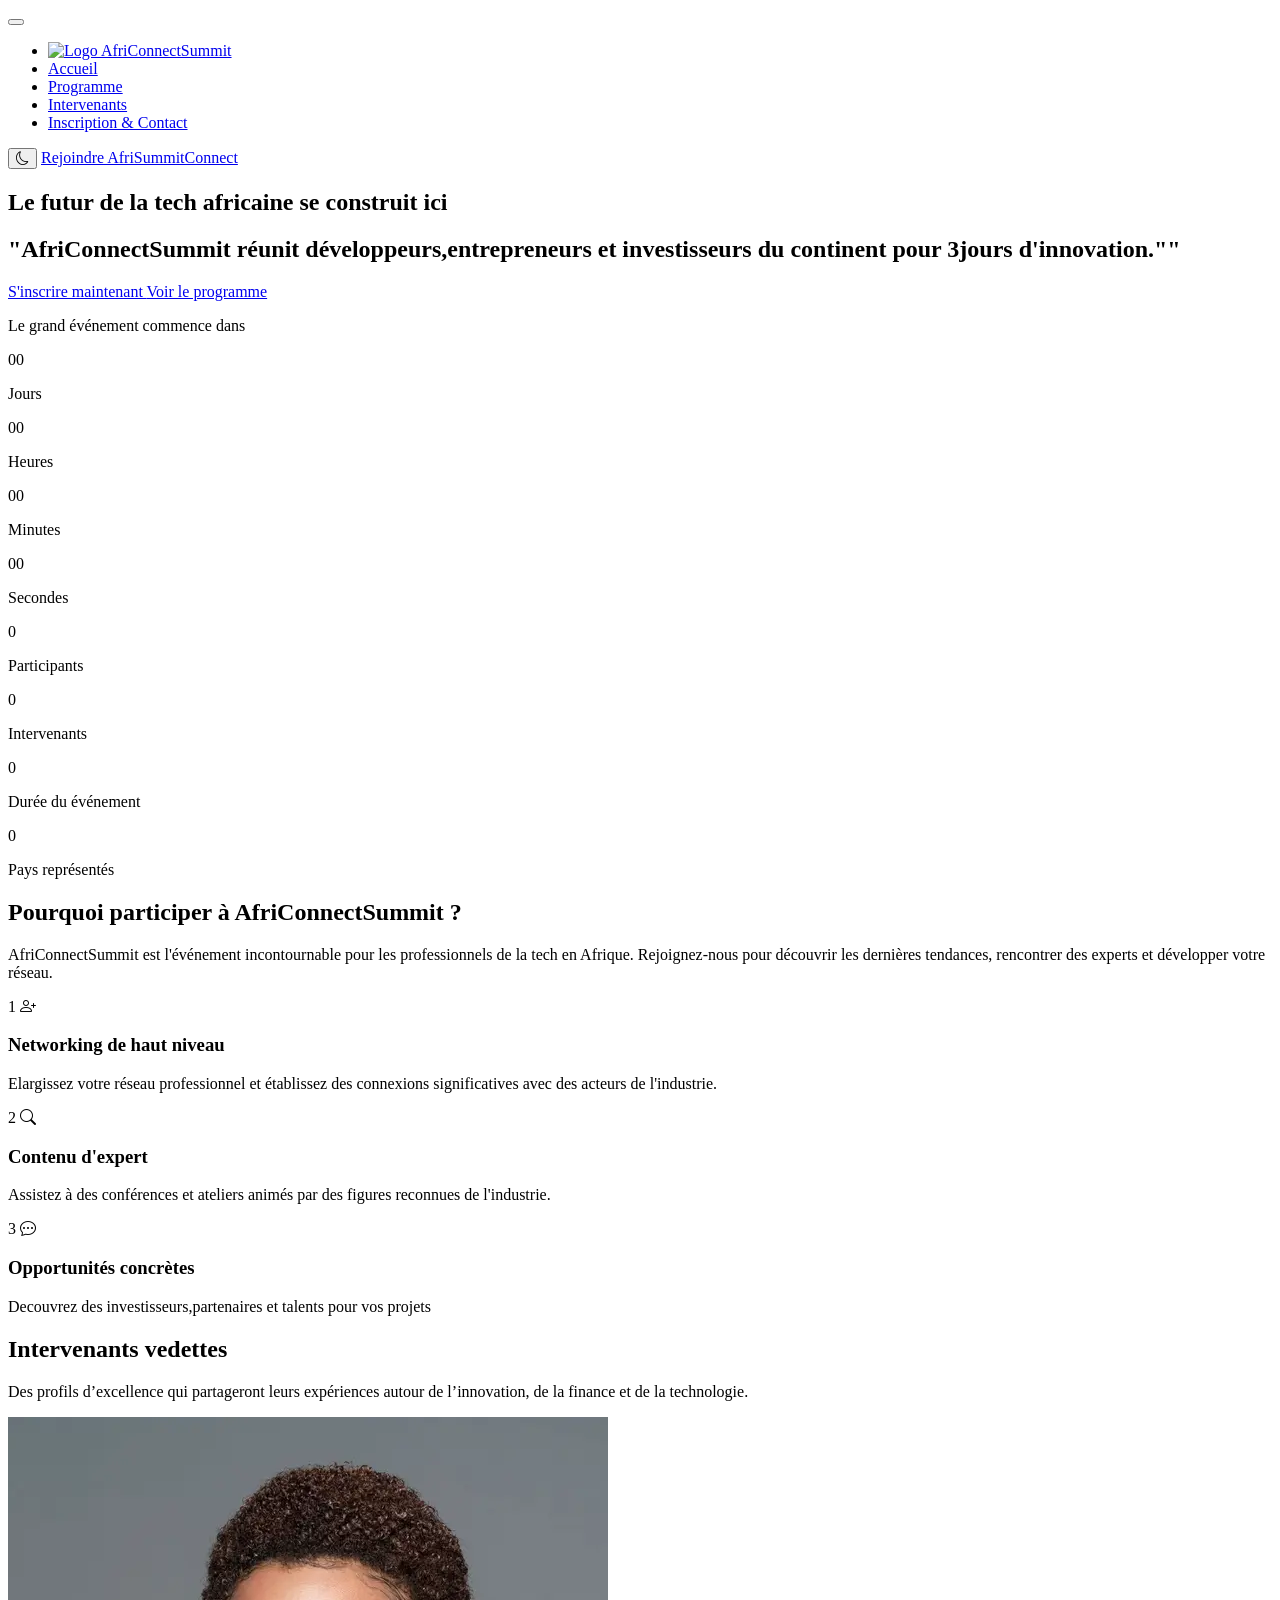
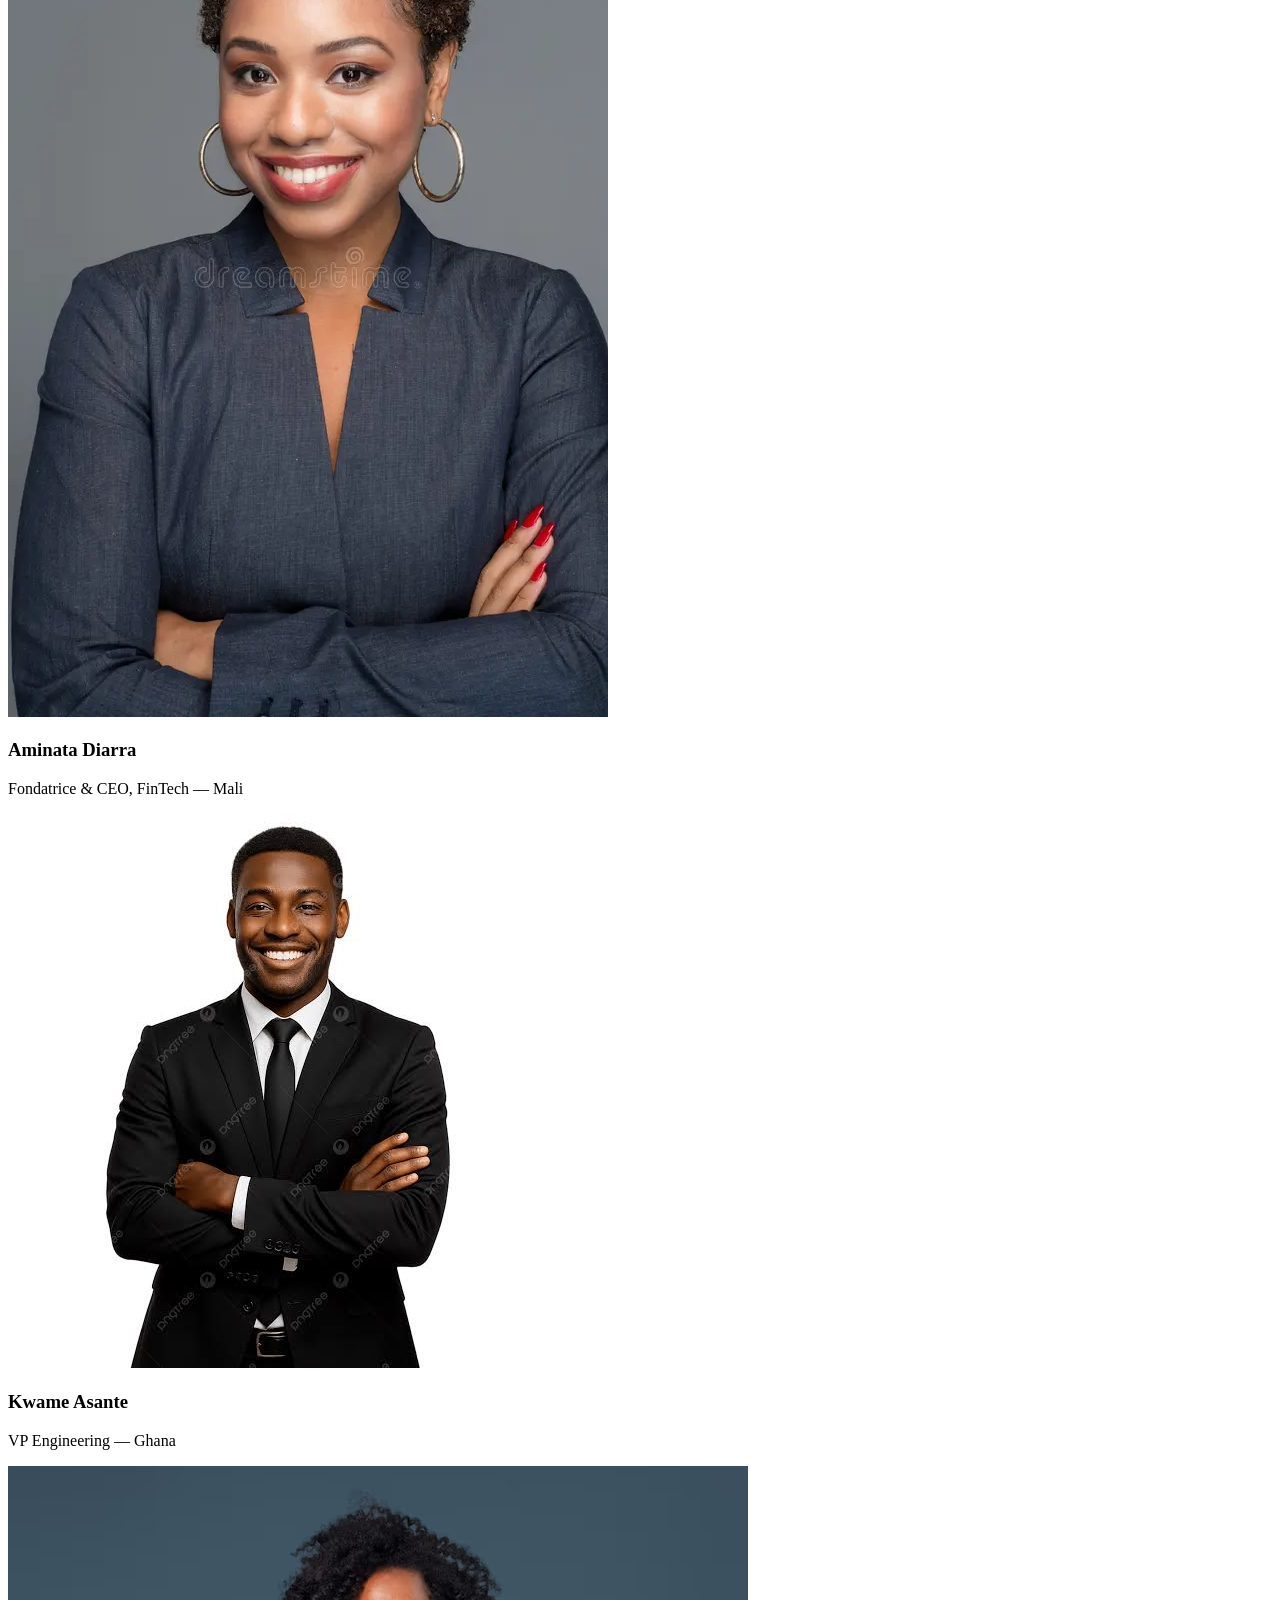
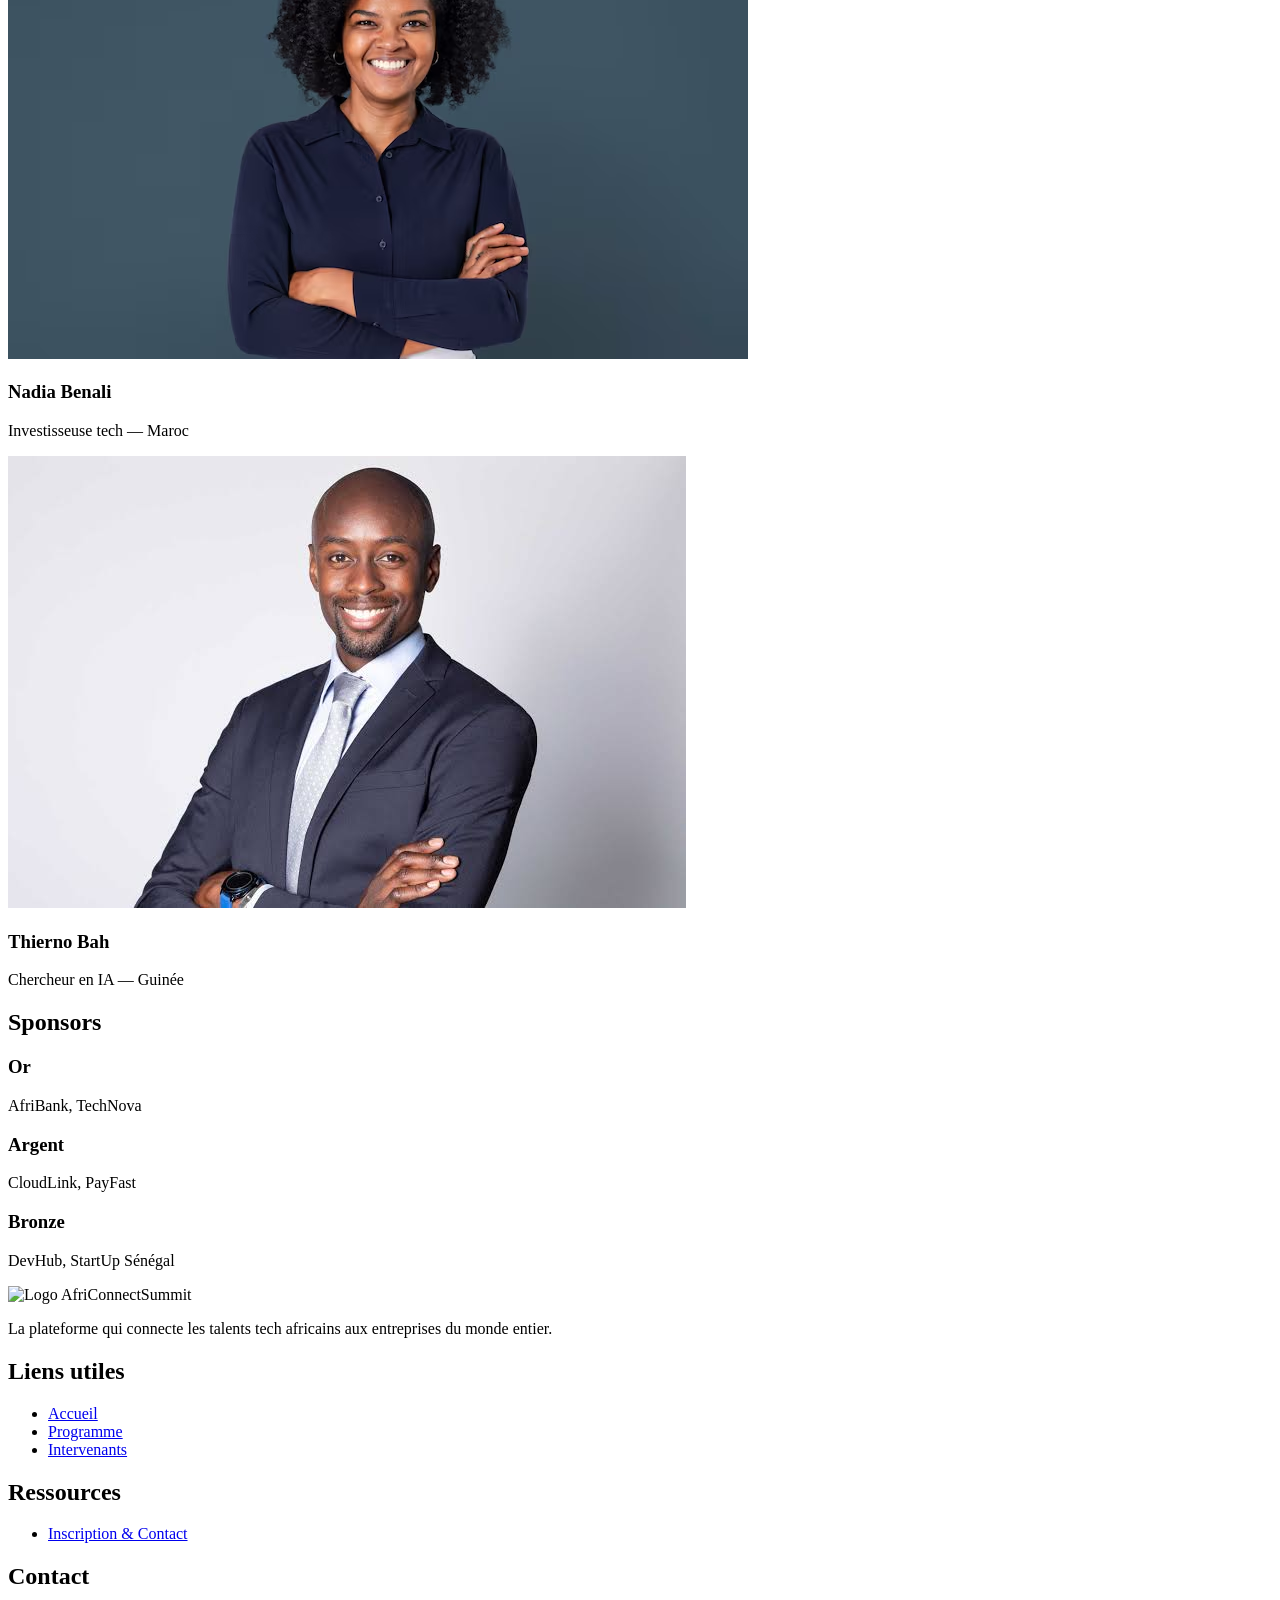
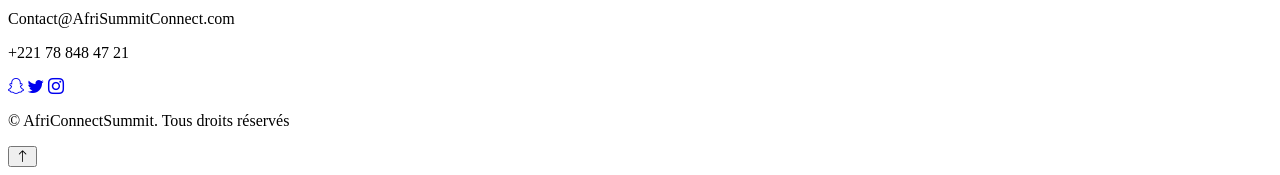
==== index.html @ 7a132bb3 "Forcer le passage des extensions en .html minuscules" ====
<!DOCTYPE html>
<html lang="fr">
<head>
    <meta charset="UTF-8">
    <meta name="viewport" content="width=device-width, initial-scale=1.0">
    <link rel="stylesheet" href="CSS/style.css">
    <link rel="stylesheet" href="https://cdn.jsdelivr.net/npm/bootstrap-icons@1.11.3/font/bootstrap-icons.css">
    <title>Accueil</title>
</head>
<body>
                                 <!--========== navbar ========= -->    
    <header>
        <nav class="navbar navbar-expand-lg fixed-top" id="navbar">
            <div class="container">
                <!-- Logo -->
                <!-- <a class="navbar-brand" href="index.html">
                    <img src="images/logo_africonnectsummit.png" alt="Logo AfriConnectSummit" height="40">
                </a> -->
                 <!-- Bouton mobile (Menu Hamburger)-->
                <button class="navbar-toggler" type="button" data-bs-toggle="collapse"
                    data-bs-target="#menuPrincipal"
                    aria-controls="menuPrincipal"
                    aria-expanded="false"
                    aria-label="Ouvrir le menu">
                    <span class="navbar-toggler-icon"></span>
                </button>

                <!--Liens de navigation-->
                <div class="collapse navbar-collapse" id="menuPrincipal">
                    <ul class="navbar-nav ms-auto">
                        <li class="nav-item"><a class="navbar-brand" href="index.html"><img src="images/logo_africonnectsummit.png" alt="Logo AfriConnectSummit" height="40"></a></li>
                        <li class="nav-item"><a class="nav-link" href="index.html">Accueil</a></li>
                        <li class="nav-item"><a class="nav-link" href="programme.HTML">Programme</a></li>
                        <li class="nav-item"><a class="nav-link" href="intervenants.HTML">Intervenants</a></li>
                        <li class="nav-item"><a class="nav-link" href="contact.HTML">Inscription & Contact</a></li>
                    </ul>
                    <!--Bouton Dark Mode-->
                    <button id="darkModeToggle" class="btn btn-outline-secondary ms-3" 
                    type="button" aria-label="Activer le mode sombre"><i class="bi bi-moon" aria-hidden="true"></i>
                    </button>
                    <!-- CTA Navbar-->
                     <a href="programme.HTML" class="btn btn-primary ms-3"> Rejoindre AfriSummitConnect</a>
                </div>
            </div>
        </nav>
    </header>
                              <!-- ======== Contenu Principal ==========-->
    <main>
                          <!--Section1: Héro-->
        <section id="hero"> <div class="container">
            <h1>Le futur de la tech africaine se construit ici</h1>
            <h2>"AfriConnectSummit réunit développeurs,entrepreneurs et investisseurs du continent pour
                3jours d'innovation.""
            </h2>
                        <!--Deux boutons CTA-->
            <a href="contact.html" class="btn btn-primary"> S'inscrire maintenant
            </a>
            <a href="programme.html" class="btn-outline">Voir le programme</a>  
            
                    <!--Compte à rebours-->
            <div class="countdown-card" >
                <p class="countdown-title">Le grand événement commence dans</p>
                <div class="countdown-grid" id="countdown">
                    <div class="countdown-item">
                        <span class="countdown-value" data-unit="days">00</span>
                        <p>Jours</p>
                    </div>
                    <div class="countdown-item">
                        <span class="countdown-value" data-unit="hours">00</span>
                        <p>Heures</p>
                    </div>
                    <div class="countdown-item">
                        <span class="countdown-value" data-unit="minutes">00</span>
                        <p>Minutes</p>
                    </div>
                    <div class="countdown-item">
                        <span class="countdown-value" data-unit="seconds">00</span>
                        <p>Secondes</p>
                    </div>
                </div>
            </div>

                       <!--Compteurs animées-->
            <div id="stats">
                <div class="stat">
                    <span class="compteur" data-cible="+1200">0</span>
                    <p>Participants</p>
                </div>
                <div class="stat">
                    <span class="compteur" data-cible="48">0</span>
                    <p>Intervenants</p>
                </div>
                <div class="stat">
                    <span class="compteur" data-cible="3jours">0</span>
                    <p>Durée du événement</p>
                </div>
                <div class="stat">
                    <span class="compteur" data-cible="12">0</span>
                    <p>Pays représentés</p>
                </div>
            </div>
        </div>
    </section>

                           <!--Section: Pourquoi participer-->
    <section id="Pourquoiparticiper">
                            <div class="container">
                                <h2>Pourquoi participer à AfriConnectSummit ?</h2>
                                <p>AfriConnectSummit est l'événement incontournable pour les professionnels de la tech en Afrique. 
                                    Rejoignez-nous pour découvrir les dernières tendances, rencontrer des experts et développer votre réseau.</p>
                    <!--Bento Grid: grille asymétrique-->
                    <div class="bento-grid">
                        <article class="bento-carte">
                            <span class="etape-numéro">1</span>
                            <i class="bi bi-person-plus" aria-hidden="true"></i>
                            <h3>Networking de haut niveau</h3>
                            <p>Elargissez votre réseau professionnel et établissez des connexions significatives avec des acteurs de l'industrie.</p>
                        </article>

                        <article class="bento-carte">
                            <span class="etape-numéro">2</span>
                            <i class="bi bi-search" aria-hidden="true"></i>
                            <h3>Contenu d'expert</h3>
                            <p>Assistez à des conférences et ateliers animés par des figures reconnues de l'industrie.</p>
                        </article>

                        <article class="bento-carte">
                            <span class="etape-numéro">3</span>
                            <i class="bi bi-chat-dots" aria-hidden="true"></i>
                            <h3>Opportunités concrètes</h3>
                            <p>Decouvrez des investisseurs,partenaires et talents pour vos projets</p>
                        </article>
                    </div>
                </div>
            </section>


    <section class="container" id="intervenants-vedettes">
        <h2>Intervenants vedettes</h2>
        <p>Des profils d’excellence qui partageront leurs expériences autour de l’innovation, de la finance et de la technologie.</p>
        <div class="speaker-grid featured-speakers">
            <article class="speaker-card">
                <img src="Images/image1.jpg" alt="Aminata Diarra">
                <div class="speaker-body">
                    <h3>Aminata Diarra</h3>
                    <p>Fondatrice &amp; CEO, FinTech — Mali</p>
                </div>
            </article>
            <article class="speaker-card">
                <img src="Images/image2.jpg" alt="Kwame Asante">
                <div class="speaker-body">
                    <h3>Kwame Asante</h3>
                    <p>VP Engineering — Ghana</p>
                </div>
            </article>
            <article class="speaker-card">
                <img src="Images/image3.jpg" alt="Nadia Benali">
                <div class="speaker-body">
                    <h3>Nadia Benali</h3>
                    <p>Investisseuse tech — Maroc</p>
                </div>
            </article>
            <article class="speaker-card">
                <img src="Images/images4.jpg" alt="Thierno Bah">
                <div class="speaker-body">
                    <h3>Thierno Bah</h3>
                    <p>Chercheur en IA — Guinée</p>
                </div>
            </article>
        </div>
    </section>

    <section class="container" id="sponsors">
        <h2>Sponsors</h2>
        <div class="row">
            <div class="col-12 col-md-4">
                <h3>Or</h3>
                <p>AfriBank, TechNova</p>
            </div>
            <div class="col-12 col-md-4">
                <h3>Argent</h3>
                <p>CloudLink, PayFast</p>
            </div>
            <div class="col-12 col-md-4">
                <h3>Bronze</h3>
                <p>DevHub, StartUp Sénégal</p>
            </div>
        </div>
    </section>

    </main>
                  <!--=========Footer=========-->
            <footer class="footer">
                <div class="container">
                    <div class="row">

                        <!--Colonne1-->
                        <div class="col-12 col-md-3">
                            <img src="images/logo_africonnectsummit.png" alt="Logo AfriConnectSummit" height="60">
                            <p>La plateforme qui connecte les talents tech africains aux entreprises du monde entier.</p>
                        </div>

                        <!--Colonne2-->
                        <div class="col-12 col-md-3">
                            <h2> Liens utiles</h2>
                            <ul>
                                <li><a href="index.html">Accueil</a></li>
                                <li><a href="programme.html"> Programme</a></li>
                                <li><a href="intervenants.html">Intervenants</a></li>
                            </ul>
                        </div>

                        <!--Colonne3-->
                        <div class="col-12 col-md-3">
                            <h2>Ressources</h2>
                            <ul>
                                <li><a href="contact.html">Inscription & Contact</a></li>
                            </ul>
                        </div>

                        <!--Colonne4-->
                        <div class="col-12 col-md-3">
                            <h2>Contact</h2>
                            <p>Contact@AfriSummitConnect.com</p>
                            <p>+221 78 848 47 21</p>

                            <!--Icones réseaux sociaux-->
                            <div class="social-links">
                                <a href="#" aria-label="SnapChat AfriConnectSummit"><i class="bi bi-snapchat" aria-hidden="true"></i></a>
                                <a href="#" aria-label="Twitter AfriConnectSummit"><i class="bi bi-twitter" aria-hidden="true"></i></a>
                                <a href="#" aria-label="Instagram AfriConnectSummit"><i class="bi bi-instagram" aria-hidden="true"></i></a>
                            </div>
                        </div>
                        

                    </div>

                             <!--Copyright dynamique-->
                <p class="copyright">&copy; <span id="annee"></span> AfriConnectSummit. Tous droits réservés</p>
                </div>
            </footer>
                <button id="retourHaut" class="btn btn-primary" type="button" aria-label="Retour en haut de la page">
                    <i class="bi bi-arrow-up" aria-hidden="true"></i>
                </button>

    <script src="JS/main.JS"></script>
</body>
</html>
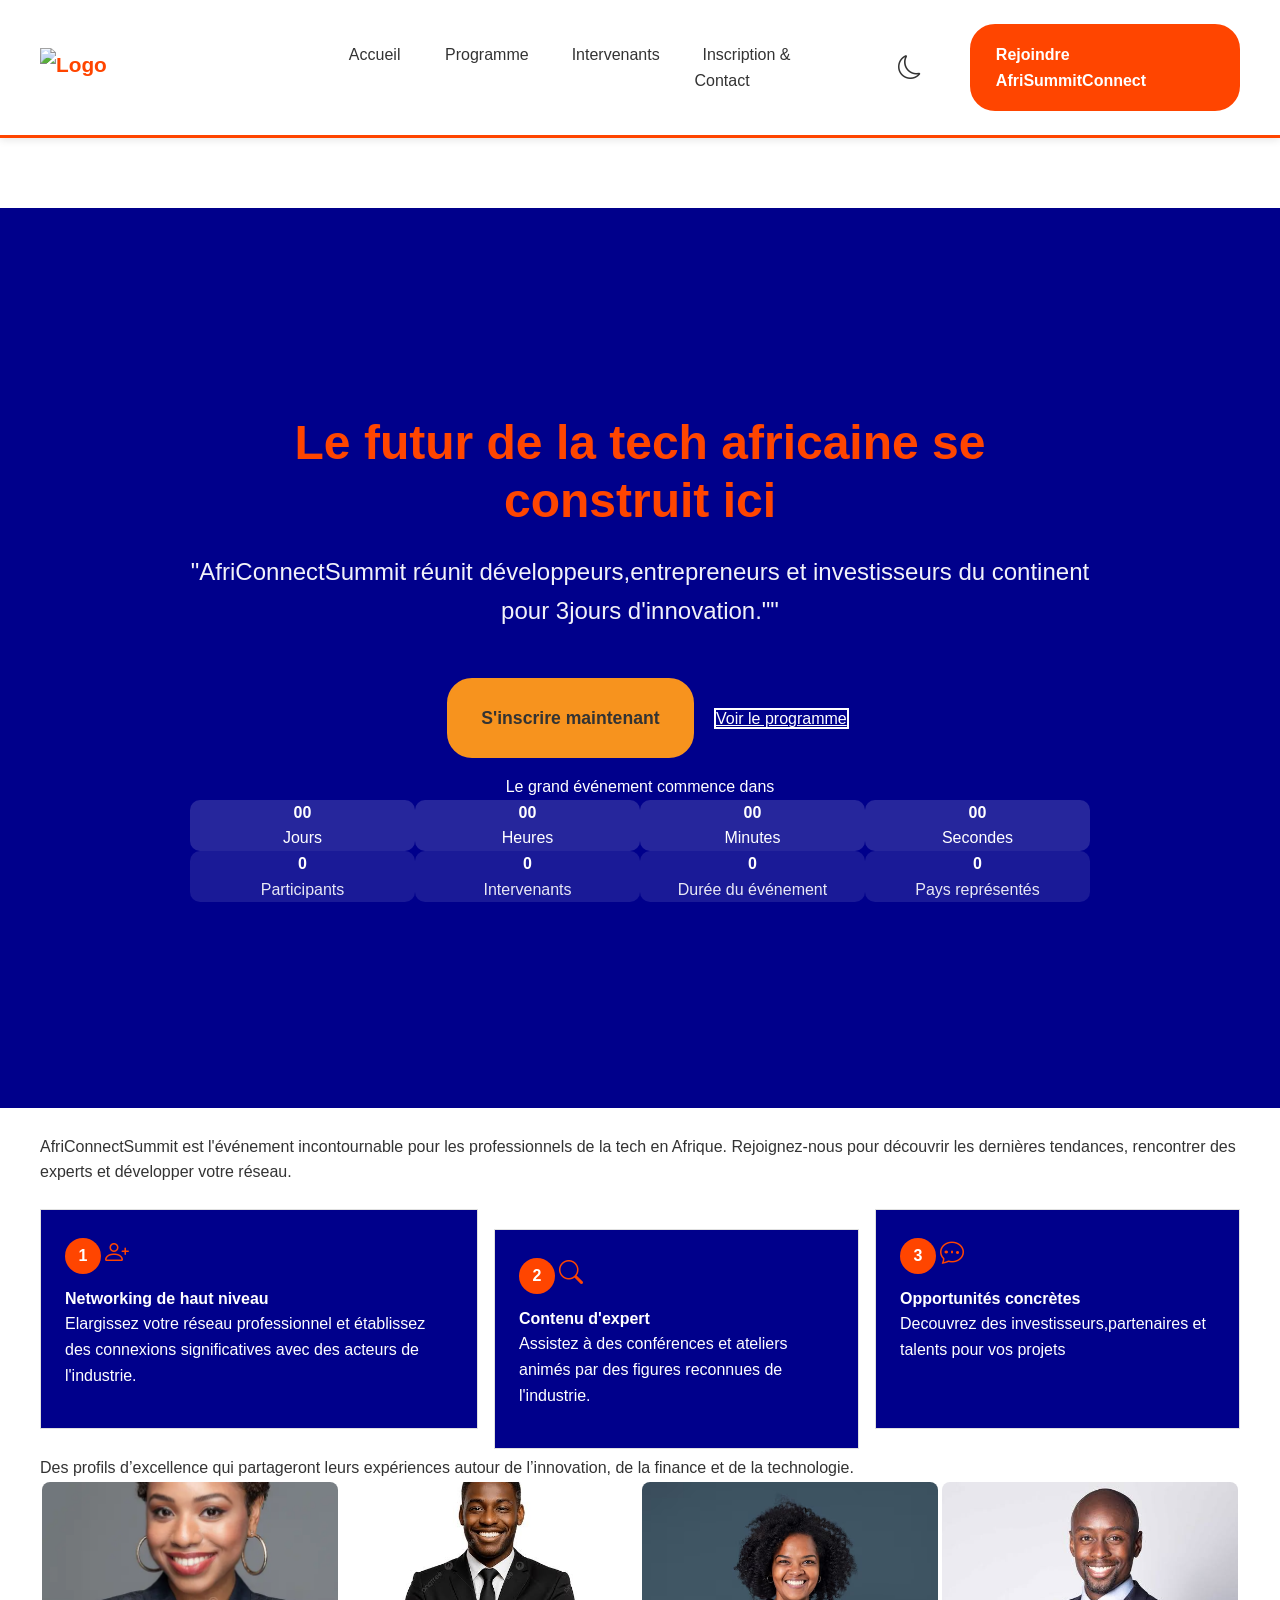
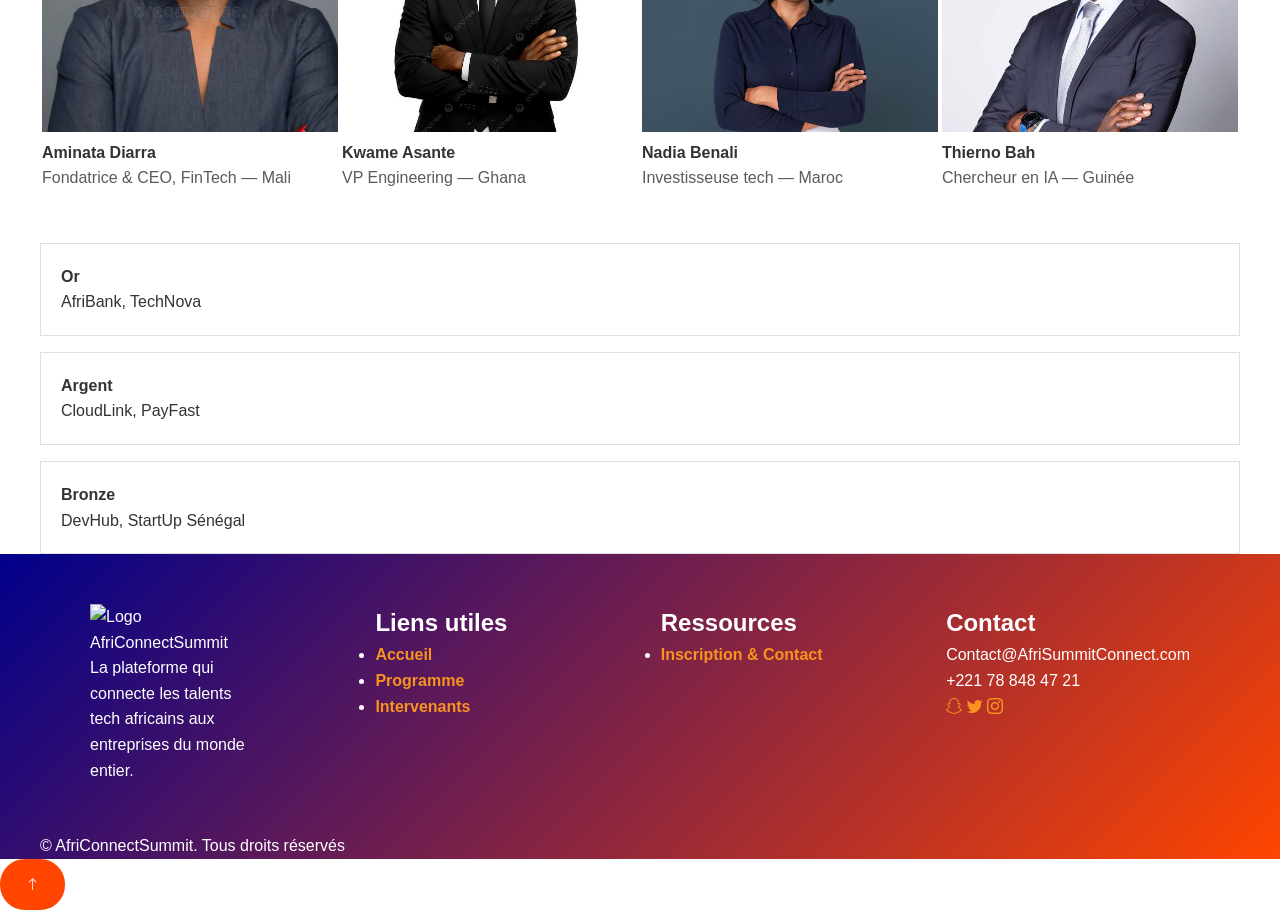
==== commit 1f4e1075: "correction des liens de la navbar" ====
--- a/index.html
+++ b/index.html
@@ -30,9 +30,9 @@
                     <ul class="navbar-nav ms-auto">
                         <li class="nav-item"><a class="navbar-brand" href="index.html"><img src="images/logo_africonnectsummit.png" alt="Logo AfriConnectSummit" height="40"></a></li>
                         <li class="nav-item"><a class="nav-link" href="index.html">Accueil</a></li>
-                        <li class="nav-item"><a class="nav-link" href="programme.HTML">Programme</a></li>
-                        <li class="nav-item"><a class="nav-link" href="intervenants.HTML">Intervenants</a></li>
-                        <li class="nav-item"><a class="nav-link" href="contact.HTML">Inscription & Contact</a></li>
+                        <li class="nav-item"><a class="nav-link" href="programme.html">Programme</a></li>
+                        <li class="nav-item"><a class="nav-link" href="intervenants.html">Intervenants</a></li>
+                        <li class="nav-item"><a class="nav-link" href="contact.html">Inscription & Contact</a></li>
                     </ul>
                     <!--Bouton Dark Mode-->
                     <button id="darkModeToggle" class="btn btn-outline-secondary ms-3" 
--- a/CSS/style.css
+++ b/CSS/style.css
@@ -0,0 +1,1032 @@
+
+:root {
+                        /*------Variables Css: Les couleurs--------*/
+  --couleur-principale:#FF6B35;
+  --couleur-secondaire:#004E89;
+  --couleur-accent:#F7931E;
+  --couleur-fond:#1a1a1a;
+  --couleur-clair:#ffffff;
+  --couleur-texte:#333;
+  --couleur-bordure:#e0e0e0;
+  --couleur-succes:#28a745;
+  --trans:all 0.3s ease;     /*Transition fluide pour les animations*/
+
+  
+                       /* ------Espacements de base----------*/
+  --xs:0.5rem;
+  --sm:1rem;
+  --md:1.5rem;
+  --lg:2rem;
+  --xl:3rem;
+  --xxl:4rem;
+  
+                         /*-------Google Fonts (Police)---------*/
+  --police:'Segoe UI', Tahoma, Geneva, Verdana, sans-serif;
+} 
+
+                         /* ------Mode sombre----------*/
+body.dark-mode {
+  --couleur-clair: #2a2a2a;
+  --couleur-texte: #e0e0e0;
+  --couleur-bordure: #444;
+}
+
+                          /* ------Reset de base---------*/
+                  /* Tailles pour les éléments HTML*/
+* {
+  margin: 0;
+  padding: 0;
+  box-sizing: border-box;
+}
+                     /*Active le défilement fluide lors du clic sur l'ancre*/
+html {
+  scroll-behavior: smooth;
+}
+                /*Styles appliqués à toute les pages*/
+body {
+  font-family: var(--police);
+  background-color: var(--couleur-clair);
+  color: var(--couleur-texte);
+  line-height: 1.6;
+  transition: var(--trans);
+}
+
+                            /* -----Header et Navbar------*/
+  /*Conteneur de l'en-tete fixé en haut*/
+header {
+  background-color: var(--couleur-clair);
+  box-shadow: 0 2px 8px rgba(0, 0, 0, 0.1);   /*Ombre portée légèrement*/
+  position: sticky;
+  top: 0;
+  z-index: 100;     /*Fait en sorte que le header reste en haut qu'en on défile*/
+} 
+                         
+   /*Permet d'aligner le menu et le logo*/
+.navbar {
+  display: flex;
+  justify-content: space-between;   /*Espace le menu et le logo*/
+  align-items: center;
+  padding: var(--md) var(--lg);
+  border-bottom: 3px solid var(--couleur-principale);   /*Ligne orange en bas*/
+  flex-wrap: wrap;   /*Permet de retourné sur plsrs lignes*/
+}
+  /*Branding: Logo et nom du site*/
+.navbar-brand {
+  font-weight: 700;
+  font-size: 1.3rem;
+  color: var(--couleur-principale);
+  text-decoration: none;
+  display: flex;
+  align-items: center;
+  transition: var(--trans);
+}
+
+.navbar-brand img {
+  height: 40px;
+  margin-right: var(--sm);
+}
+  /*Conteneur rétractable du menu*/
+.navbar-collapse {
+  display: flex;
+  align-items: center;
+  gap: var(--md);
+  flex: 1;
+  justify-content: flex-end;     /*Aligne le contenu à droite*/
+}
+    /*Liste des liens de navigation*/
+.navbar-nav {
+  display: flex;
+  list-style: none; /*Supprime les puces par defaut*/
+  gap: var(--lg);   /*Espacement entre chaque liens*/
+  align-items:center;
+}
+   /*Style individuel pour chaque liens du menu */
+.nav-link {
+  color: var(--couleur-texte);
+  text-decoration: none;
+  font-weight: 500;
+  position: relative;   /*Nécéssaire pour les pseudo-éléments ::after et ::before;*/
+  padding: var(--sm) var(--xs);
+  transition: var(--trans);
+  border-radius: 5px;
+}
+  /*Animation1: Ligne de animé sur le lien au survol*/
+.nav-link::after {
+  content: '';   /* Ajoute de la valeur à 'content' pour afficher le pseudo-élément */
+  position: absolute;
+  bottom: -5px;
+  left: 0;
+  width: 0;
+  height: 3px;
+  background-color: var(--couleur-principale);
+  transition: width 0.3s ease;
+}
+   /*Animation2: Arrière plan subtil au survol*/
+.nav-link::before {
+  content: '';
+  position: absolute;
+  top: 0;
+  left: 0;
+  right: 0;
+  bottom: 0;
+  background-color: rgba(255, 107, 53, 0.08);
+  border-radius: 5px;
+  opacity: 0; /*transparence de l'élément*/
+  transition: opacity 0.3s ease;
+  z-index: -1;
+}
+/*Effet au survol des liens (hover)*/
+.nav-link:hover {
+  color: var(--couleur-principale);
+  transform: translateY(-2px); /*Léger soulèvement au survol*/
+}
+
+.nav-link:hover::after {
+  width: 100%;    /*Déploi la ligne sous le lien*/
+}
+
+.nav-link:hover::before {
+  opacity: 1; /*Fait apparaitre le fond légérement teinté */
+}
+     /*page active*/
+.nav-link.active {
+  color: var(--couleur-principale);
+} 
+  
+                    /* -------Boutons -----*/
+.btn {
+  padding: var(--sm) var(--md);
+  border: 2px solid transparent;
+  border-radius: 25px;    /*Bords arrondis*/
+  font-weight: 600;
+  cursor: pointer;
+  transition: var(--trans);
+  text-decoration: none;
+  display: inline-block;
+}
+            /*Bouton principal*/
+.btn-primary {
+  background-color: var(--couleur-principale);
+  color: var(--couleur-clair);
+  border-color: var(--couleur-principale);
+}
+
+.btn-primary:hover {
+  background-color: var(--couleur-secondaire);
+  border-color: var(--couleur-secondaire);
+  transform: translateY(-2px);
+}
+        /*Bouton contour blanc pour fond sombre*/
+.btn-outline {
+    background-color: transparent;
+   border: 2px solid var(--couleur-clair);
+   color: var(--couleur-clair);
+}
+
+.btn-outline:hover {
+  background-color: var(--couleur-clair);
+  color: var(--couleur-principale);
+}
+          /*Bouton contour neutre pour fond clair*/
+.btn-outline-secondary {
+  background-color: transparent;
+  color: var(--couleur-texte);
+  border-color: var(--couleur-bordure);
+}
+
+.btn-outline-secondary:hover {
+  background-color: var(--couleur-principale);
+  color: var(--couleur-clair);
+  border-color: var(--couleur-principale);
+}
+
+               
+    /*Bouton pour activer et désactiver le mode sombre*/
+#darkModeToggle {
+  background: none;
+  border: none;
+  font-size: 1.5rem;
+  cursor: pointer;
+  color: var(--couleur-texte);
+  transition: var(--trans);
+}
+
+#darkModeToggle:hover {
+  color: var(--couleur-principale);
+}
+         /*Bouton Hamburger pour le menu mobile : masqué par défaut*/
+.navbar-toggler {
+  display: none;
+  background: none;
+  border: none;
+  font-size: 1.5rem;
+  cursor: pointer;
+  color: var(--couleur-texte);
+}
+
+                               /* ----Section Héro -----*/
+    /*Conteneur de la section Héro*/
+#hero {
+  background: var(--couleur-secondaire);
+  color: var(--couleur-clair);
+  padding: var(--xxl) var(--lg);
+  margin-top: 70px;  /*Décale le contenu pour ne pas qu'il soit caché par le navbar*/
+  min-height: 100vh;  /*Occupe toute la hauteur de la fenetre*/
+  display: flex;
+  align-items: center;
+  justify-content: center;
+  text-align: center;
+  position: relative;
+}
+   /*Conteneur de texte à l'interieur du héro*/
+#hero .container {
+  position: relative;
+  max-width: 900px;
+}
+   /*Titre principal*/
+#hero h1 {
+  font-size: 3rem;
+  font-weight: 800;
+  margin-bottom: var(--md);
+  line-height: 1.2;
+}
+          /*Sous titre*/
+#hero h2 {
+  font-size: 1.5rem;
+  font-weight: 300;
+   margin-bottom: var(--lg);
+  opacity: 0.95;
+}
+    /*Style pour les boutons à l'interieur du héro*/
+#hero .btn {
+  margin: var(--sm);
+  padding: var(--md) var(--lg);
+  font-size: 1.1rem;
+}
+  /*Modification des styles du bouton principal*/
+#hero .btn-primary {
+  background-color: var(--couleur-accent);
+  border-color: var(--couleur-accent);
+   color: var(--couleur-texte);
+}
+
+#hero .btn-primary:hover {
+  background-color: transparent;
+  color: var(--couleur-clair);
+  border-color: var(--couleur-clair);
+}
+
+
+
+                /* ------- Conteneur principale des cartes du compte à rebours---------- */
+.countdown-grid {
+  display: grid;  
+    /*Grille responsive qui crée des colonnes de taille automatique*/
+  grid-template-columns: repeat(auto-fit, minmax(100px, 1fr));
+   gap:var(--spacing-md); /*Espacement entre les cases*/
+  margin-top: var(--spacing-md);   /*Marge qu'il y a au dessus de la grille*/
+}
+  /*Carte du compte à rebours*/
+.countdown-item {
+  background-color: rgba(255, 255, 255, 0.15);  /*Fonds semi transparent (Pour Dark Mode)*/
+  padding: var(--spacing-md);
+  border-radius: 10px;  /*Coins arrondis*/
+  text-align: center;  /*Centre les chiffres et ses étiquettes*/
+  transition: var(--transition);   /*Animation fluide pour les effets de survol*/
+}
+   /*Effet de survol d'une case du compte à rebours*/
+.countdown-item:hover {
+  background-color: rgba(255, 255, 255, 0.25);   /*Augmente la luminosité du fond*/
+  transform: scale(1.05);   /*Léger agrandissement*/
+}
+   /*Valeur du compte à rebours*/
+.countdown-value {
+  display: block;     /*Affiche la valeur comme un élément de bloc*/
+  font-size:var(--font-size-xxl);  /*Très grande taille de police*/
+  font-weight:  800;          /*Texte en gras*/
+  margin-bottom: var(--spacing-xs);   /*Petit espacement en bas*/
+}
+   /*Texte sous les chiffres*/
+.countdown-item p {
+  font-size:  var(--font-size-sm);   /*Petite taille de police*/
+  margin: 0;     /*Supprime les marges par défaut*/
+}
+
+                         /* ------Section des statistiques-------- */
+#stats {
+  display: grid;
+ /*Grille responsive chaque statistiques a une valeur minimale de 150px et une largeur maximale de 1fr*/
+  grid-template-columns:repeat(auto-fit, minmax(150px, 1fr));
+  gap: var(--spacing-lg);     /*Espacement entre les cases*/
+  margin-top: var(--spacing-xxl);
+  position: relative;
+  z-index: 1;    /*Garantit que les statistiques sont au-dessus d'élements decorés*/
+}
+   /*Carte individuelle de statistiques*/
+.stat {
+  background-color: rgba(255, 255, 255, 0.1);  /*Fonds semi-transparent*/
+  padding: var(--spacing-lg);
+  border-radius: 10px;
+  text-align: center;
+  transition: var(--transition);
+}
+  /*Effet de survol d'une carte de statistiques*/
+.stat:hover {
+  background-color: rgba(255, 255, 255, 0.2);
+  transform: translateY(-5px);      /*Fait un léger soulèvement de la carte */
+}
+  /*Chiffre clé de la statistique*/
+.compteur {
+  display:block;      /*affiche le chiffre comme un élément de bloc*/
+  font-size: var(--font-size-xxl);
+  font-weight: 800;
+  margin-bottom: var(--spacing-sm);
+}
+  /*Texte sous les chiffre*/
+.stat p {
+  font-size: var(--font-size-sm);
+  margin: 0;
+  opacity: 0.9;         /*Légère transparence pour le texte*/
+}
+                        /*------Animations-------*/
+    /* Animation pour les éléments flottants */
+@keyframes float {
+  0%, 100% { 
+    transform:translateY(0px) rotate(0deg);   /*Position initiale et rotation*/
+  }
+  50% {
+      transform: translateY(-30px) rotate(10deg); /* Monte de 30px et fait une rotation de 10deg */
+     }
+}
+
+                  /* ------Contenu principal------- */
+    /*Zone principale de HTML*/
+main {
+   /*S'arrure que la zone principale s'étend sur toute la hauteur de l'écran*/
+  min-height: calc(100vh - 200px);
+  padding: var(--spacing-xl),var(--spacing-lg);
+}
+   /*Conteneur pour le contenu principal et limiter sa largeur*/
+.container {
+  max-width: 1200px;    /*La largeur maximale du conteneur*/
+  margin: 0 auto;     /*Centre automatiquement le conteneur*/
+}
+
+        /*Les titres dans le conteneur principal*/
+  /*Titre principal de la page*/
+main h1 {
+  font-size: var(--font-size-xxxl);
+  color: var(--couleur-principale);
+  margin-bottom: var(--spacing-md);
+  font-weight: 800;
+}
+ /*Titre des sous sections*/
+main h2 {
+  font-size: var(--font-size-xxl);
+  color: var(--couleur-clair);
+  margin: var(--spacing-lg) 0 var(--spacing-md) 0;
+  font-weight: 700;
+}
+  /*Titre des sous parties*/
+main h3 {
+  font-size: var(--font-size-xl);
+  color: var(--couleur-texte);
+  margin: var(--spacing-md) 0;
+    font-weight: 700;
+}
+
+                      /*------ Fil d'Ariane -------*/
+.page-hero {
+  background-color: var(--light-bg);
+  padding: var(--spacing-lg);
+  border-left: 5px solid var(--couleur-principale);    /*Ligne de décoration de couleur principale*/
+   margin-bottom: var(--spacing-xl);
+  border-radius: 5px;
+}
+  /*Texte à l'intérieur du bloc de len tete */
+.page-hero p {
+    color: var(--couleur-texte);
+  margin:0;
+  font-weight:500;
+}
+
+                  /* -----Formulaire------- */
+  /* Conteneur principal du formulaire */
+form {
+   background-color:var(--light-bg);    /* Fond clair par variable */
+  padding:var(--spacing-lg);       /* Espacement interne*/
+   border-radius:10px;    /* Coins arrondis*/
+  box-shadow:var(--shadow-md);   /* Ombre porté moyenne */
+  margin: var(--spacing-xl) 0;  /* Marge externe en haut et en bas **/
+}
+/*Grille pour aligner plsrs champs sur une meme ligne */
+.row {
+  display: grid;   /* Grille responsive : s'adapte automatiquement à l'écran */
+  grid-template-columns: repeat(auto-fit, minmax(250px, 1fr));  /* Grille responsive :s'adapte automatiquement à l'écran */
+  gap:var(--spacing-md);     /* Espace entre les colonnes */
+  margin-bottom: var(--spacing-md);   /* Espacement sous chaque ligne*/
+}
+/* Modificateur de grille :Force un élement à prendre toute la largeur */
+.col-12 {
+  grid-column: 1 / -1;
+}
+/*Force un élment à occuper 1 seule colonne */
+.col-12.col-md-6 {
+  grid-column: span 1;
+}
+/* Options des champs */
+label {
+  display: block;     /* Saffiche sur sa propre ligne */
+  margin-bottom: var(--spacing-xs);    /* Espace sous le texte du label*/
+  font-weight: 600;    /* Texte gras */
+  color: var(--couleur-texte); 
+}
+     /* Style commun pour tous les champs de saisie, listes déroulantes et zones de texte */
+input[type="text"],
+input[type="email"],
+input[type="tel"],
+textarea,
+select {
+  width: 100%;      /* Occupe toutes la largeur disponible */
+  padding: var(--spacing-sm);
+  border: 2px solid var(--couleur-bordure);
+  border-radius: 5px;
+  font-family: var(--police);
+  font-size: var(--font-size-md);
+  transition: var(--trans);       /* Transition fluide lors des interactions*/
+  background-color: var(--light-bg);
+  color: var(--couleur-texte);
+}
+/* Etat actif (Focus) lorsque l'utilisateur clique dans un champ */
+input[type="text"]:focus,
+input[type="email"]:focus,
+input[type="tel"]:focus,
+textarea:focus,
+select:focus {
+  outline: none;   /* Supprime la bordure bleue par défaut du nav */
+  border-color: var(--couleur-principale);  /*Applique la couleur **/
+  box-shadow:0 0 0 3px rgba(255, 107, 53, 0.1);  /* Légère lueur lumineuse autour du champ */
+}
+          /* Zone de texte multiligne */
+textarea {
+  resize: vertical;   /* Permet de redimensionner uniquement en hauteur */
+  min-height: 150px;     /* Hauteur minimale par défaut */
+}
+
+             /* Boutons d'action de formulaire */
+form .btn {
+  background-color: var(--couleur-principale);
+  color: var(--couleur-clair);
+  border: none;
+  padding: var(--spacing-md) var(--spacing-lg);
+  border-radius: 50px;     /*bords complètement arrondis*/
+  font-weight: 600;   
+  font-size: var(--font-size-lg);
+  transition: var(--trans);
+}
+      /* Effet  de survol du bouton */
+form .btn:hover {
+  background-color: var(--couleur-secondaire);
+  transform: translateY(-2px);      /*Légère élévation vers le haut */
+   box-shadow: var(--shadow-lg);    /* Renforce l'ombre pour accentuer l'effet de hauteur */
+}
+
+                /*Programme: carte des thèmes */
+/* Grille réactive pour afficher les cartes de thèmes cote à cote */
+.theme-grid {
+  display: grid;
+  grid-template-columns:repeat(auto-fit, minmax(250px, 1fr));
+  gap: var(--spacing-lg);
+  margin: var(--spacing-xl) 0;
+}
+/**Style individuel des cartes de thèmes */
+.theme-card {
+  background-color: var(--couleur-secondaire); 
+  color: var(--couleur-clair);
+  padding: var(--spacing-lg);
+  border-radius: 10px;
+  transition: var(--trans);
+  border: none;
+  position: relative;
+}
+
+  /* Effet de survol de la carte */
+.theme-card:hover {
+  transform: translateY(-10px);    /* Elévement  marqué */
+  box-shadow: var(--shadow-lg);
+}
+
+/* Geére le niveau de superposition des textes dans la carte */
+.theme-card h3 {
+  color: var(--couleur-clair);
+  margin-bottom: var(--spacing-sm);
+  position: relative;
+}
+
+                     /*-----------Tableau programme----------- */
+  /* Conteneur englobant le tableau pour lui appliquer des coins arrondis et une ombre */
+.table-card {
+  background-color: var(--light-bg);
+  border-radius: 10px;
+  box-shadow: var(--shadow-md);
+  overflow: hidden;    /* Empeche les bords du tableau de dépasser du conteneur arrondi */
+  margin: var(--spacing-xl) 0;
+}
+    /* Style général du tableau */
+table {
+  width: 100%;
+  border-collapse: collapse;  /* Fusionne les bordures avec les cellules */
+}
+/* En tete du tableau */
+thead {
+  background-color: var(--couleur-principale);
+  color: var(--couleur-clair);
+}
+
+th {
+  padding: var(--spacing-md);
+  text-align: left;
+  font-weight: 700;
+}
+/* Cellule du corps du tableau */
+td {
+  padding: var(--spacing-md);
+  border-bottom: 1px solid var(--couleur-bordure);
+}
+
+tbody tr {
+  transition: var(--trans);
+}
+/* Effet de mise en valeur de la ligne au survol */
+tbody tr:hover {
+  background-color: rgba(255, 107, 53, 0.05);  /*Fond coloré très léger */
+}
+  /* Supprime la bordure sous la dernière ligne */
+tbody tr:last-child td {
+  border-bottom: none;
+}
+
+                           /* Intervenants et speakers (pages shell, filters, grille) */
+    /* Conteneur global de la page ou section d'intervenants */
+.page-shell {
+  margin: var(--spacing-xl) 0;
+}
+
+                           /* Liste de filtrage */
+    /* Barre de filtres **/
+.filter-list {
+  display: flex;
+  flex-wrap: wrap;   /* Permet le passage à la ligne sur mobile */
+  gap: var(--spacing-sm);
+  margin-bottom: var(--spacing-xl);
+  justify-content: center;      /*Centre les filtres horizontalement */
+}
+/* Style de base des boutons de filtre */
+.filter-pill {
+  background-color: var(--light-bg);
+  border: 2px solid var(--couleur-bordure);
+  color: var(--couleur-texte);
+  padding: var(--spacing-sm) var(--spacing-md);
+  border-radius: 30px;
+  cursor: pointer;
+  font-weight: 600;
+  transition: var(--trans);
+}
+      /* Effet de survol du filtre */
+.filter-pill:hover {
+  border-color: var(--couleur-principale);
+  color: var(--couleur-principale);
+}
+  /* etat du filtre */
+.filter-pill.active {
+  background-color: var(--couleur-principale);
+  color: var(--couleur-clair);
+  border-color: var(--couleur-principale);
+}
+
+                                      /* Grille de speakers */
+    /* Grille de présentation des intervenants*/
+.speaker-grid {
+  display: grid;
+  grid-template-columns: repeat(auto-fill, minmax(280px, 1fr));  /* S'adapte à la largeur*/
+  gap: var(--spacing-lg);
+  margin: var(--spacing-xl) 0;
+}
+  /* Carte individuelle des intervenants */
+.speaker-card {
+  background-color: var(--light-bg);
+  border-radius: 10px;
+  overflow: hidden;   /* Nécessaire pour que l'image ne dépasse pas au zoom */
+  box-shadow: var(--shadow-md);
+  transition: var(--trans); 
+  border: 2px solid transparent;   /* Préserve la bordure pour éviter un saut d'affichage au hover */
+}
+  /* Animation de la carte au survol */
+.speaker-card:hover {
+  transform: translateY(-10px);
+  box-shadow: var(--shadow-lg);
+  border-color: var(--couleur-principale);
+}
+     /* Image du speaker */
+.speaker-card img {
+  width: 100%;
+  height: 250px;
+  object-fit: cover;     /* Recadre proprement l'image sans la déformée */
+  transition: var(--trans);
+}
+/* Effet de zoom sur l'image au survol de la carte */
+.speaker-card:hover img {
+  transform: scale(1.1);  /* Agrandi l'image de 10% */
+}
+/* Contenu de texte sous l'image */
+.speaker-body {
+  padding: var(--spacing-lg);
+}
+
+.speaker-card h2 {
+  color: var(--couleur-principale);
+  font-size: var(--font-size-lg);
+  margin-bottom: var(--spacing-sm);
+}
+
+.speaker-card p {
+  color: var(--couleur-texte);
+  font-size: var(--font-size-sm);
+  margin: 0;
+  opacity: 0.8;     /* Rendu légèrement assombrie et adoucie */
+}
+
+                        /* -----------Footer------------- */
+
+footer {
+  background: linear-gradient(135deg, var(--couleur-secondaire) 0%, var(--couleur-principale) 100%);
+  color: var(--couleur-clair);
+  padding: calc(var(--spacing-xxl) * 1.5) var(--spacing-lg);
+  margin-top: calc(var(--spacing-xxl) * 2);
+  text-align: left;
+}
+
+footer p {
+  margin: var(--spacing-sm) 0;
+}
+
+footer .row > div {
+  min-height: 220px;
+  padding: 50px;
+}
+/* Liens hypertextes dans le footer */
+footer a {
+  color: var(--couleur-accent);
+  text-decoration: none;
+  font-weight: 600;
+  transition: var(--trans);
+}
+
+footer a:hover {
+  text-decoration: underline;  /* Souligne le lien au passage de la souris */
+}
+                            /*--------Mode sombre -----*/
+    /*Arriére plan général du corps et du contenu principal en mode sombre */
+body.dark-mode {
+  background-color: var(--dark-bg);
+}
+
+body.dark-mode main {
+  background-color: var(--dark-bg);
+}
+       /* Formulaire:fond sombre */
+body.dark-mode form {
+  background-color: #333333;
+}
+/*Champs de saisie en mode sombre :fond gris foncée et bordures ajustées */
+body.dark-mode input[type="text"],
+body.dark-mode input[type="email"],
+body.dark-mode input[type="tel"],
+body.dark-mode textarea,
+body.dark-mode select {
+  background-color: #444444;
+  border-color: #555555;
+}
+/* Maintienla couleur du focus principale lors de la saisie */
+body.dark-mode input[type="text"]:focus,
+body.dark-mode input[type="email"]:focus,
+body.dark-mode input[type="tel"]:focus,
+body.dark-mode textarea:focus,
+body.dark-mode select:focus {
+  border-color: var(--couleur-principale);
+}
+        /*Adapter les filtres, tableaux et cartes au mode sombre */
+body.dark-mode.filter-pill {
+  background-color: #333333;
+  border-color: #555555;
+}
+
+body.dark-mode.table-card {
+  background-color: #333333;
+}
+
+body.dark-mode td {
+  border-bottom-color: #555555;
+}
+/* Légère couleur orange  lors du survol des lignes de tableau */
+body.dark-mode tbody tr:hover {
+  background-color: rgba(255, 107, 53, 0.1);
+}
+
+body.dark-mode .speaker-card {
+  background-color: #333333;
+}
+
+                    /* ---------------Responsive tablettes768px----------- */
+
+@media (max-width: 768px) {
+  /* Réduction de la  taille de polices globales pour les écrans moyens */
+  :root {
+    --font-size-xxxl: 1.75rem;
+    --font-size-xxl: 1.5rem;
+    --font-size-xl: 1.25rem;
+  }
+      /*Adaptationde la section héro */
+  #hero {
+    min-height: 80vh;
+    padding: var(--spacing-lg) var(--spacing-md);
+  }
+
+  #hero h1 {
+    font-size: var(--font-size-xxl);
+  }
+
+  #hero h2 {
+    font-size: var(--font-size-lg);
+  }
+           /* Passage du compte à rebours et des stats sur 2 colonnes fixes */
+  .countdown-grid {
+    grid-template-columns: repeat(2, 1fr);
+  }
+
+  #stats {
+    grid-template-columns: repeat(2, 1fr);
+  }
+       /* Réduction des marges  qui son à l'interieur du conteneur principal */
+  main {
+    padding: var(--spacing-lg) var(--spacing-md);
+  }
+/*Passage des thèmes sur 1 seule colonne*/
+  .theme-grid {
+    grid-template-columns: 1fr;
+  }
+   /* Cartes speakers un peu plus serrer */
+  .speaker-grid {
+    grid-template-columns: repeat(auto-fill, minmax(200px, 1fr));
+  }
+   /*Active le défilement horizontal (overflow) pour les filtres*/
+  .filter-list {
+    justify-content: flex-start;
+     
+   overflow-x: auto;
+    padding-bottom: var(--spacing-sm);
+  }
+  /*Ajustement de la taille du tableau pour tablette*/
+  table {
+    font-size: var(--font-size-sm);
+  }
+
+  th,td {
+    padding: var(--spacing-sm);
+  }
+}
+
+                /*--------------Responsive mobile 576px---------*/
+
+@media (max-width: 576px) {
+     /* Réduction des variables de police et d'espacement */
+  :root {
+    --font-size-xxxl: 1.5rem;
+    --font-size-xxl: 1.25rem;
+    --font-size-xl: 1rem;
+     -pacing-lg: 1rem;
+  }
+
+  header {
+    position: sticky;
+    top: 0;
+    z-index: 1000;
+  }
+
+  .navbar {
+    padding: var(--spacing-sm) 0;
+  }
+
+  #hero {
+    margin-top: 60px;
+    min-height: 100vh;
+  }
+
+  #hero h1 {
+    font-size: 1.5rem;
+  }
+
+  #hero h2 {
+    font-size: 1rem;
+    margin-bottom: var(--spacing-md);
+  }
+                 /*Les boutons d'action doivent occuper toute la largeur sur mobile */
+  #hero .btn-primary,
+  #hero .btn-outline {
+    display: block;
+    width: 100%;
+    margin-bottom: var(--spacing-sm);
+  }
+
+  .countdown-card {
+    padding: var(--spacing-md);
+  }
+
+  .countdown-grid {
+    grid-template-columns: repeat(2, 1fr);
+    gap: var(--spacing-sm);
+  }
+
+  .countdown-value {
+    font-size: var(--font-size-xl);
+  }
+    /* Les statistiques passent en empilement vertical*/
+  #stats {
+    grid-template-columns: 1fr;
+    gap: var(--spacing-md);
+  }
+
+  main {
+    padding: var(--spacing-md);
+  }
+
+  main h1 {
+    font-size: var(--font-size-xl);
+  }
+
+  main h2 {
+    font-size: var(--font-size-lg);
+  }
+
+  .page-hero {
+    padding: var(--spacing-md);
+  }
+
+  form {
+    padding: var(--spacing-md);
+  }
+  /*Passage de tous les élements du grille sur une colonne */
+  .row {
+    grid-template-columns: 1fr;
+  }
+
+  .theme-grid {
+    grid-template-columns: 1fr;
+  }
+
+  .speaker-grid {
+    grid-template-columns: 1fr;
+  }
+   /* Les filtres s'empilent à la verticale et prennent 100% de largeur */
+  .filter-list {
+    flex-direction: column;
+  }
+
+  .filter-pill {
+    width: 100%;
+    text-align: center;
+  }
+      /*Format  très serrer des  tableaux sur mobile */
+  table {
+    font-size: 0.75rem;
+  }
+
+  th, td {
+    padding: var(--spacing-xs);
+  }
+
+  .speaker-card img {
+    height: 200px;
+  }
+
+  footer {
+    padding: var(--spacing-lg) var(--spacing-md);
+  }
+}
+
+                    /* -----------Accessibilité------------ */
+
+/* Focus visible pour la navigation au clavier */
+a:focus,
+button:focus,
+input:focus,
+select:focus,
+textarea:focus {
+  outline: 3px solid var(--couleur-principale);
+  outline-offset: 2px;
+}
+
+/* Réduction des animations pour les utilisateurs sensibles */
+@media {
+  * {
+    animation-duration: 0.01ms ;
+    animation-iteration-count: 1 ;
+    transition-duration: 0.01ms ;
+  }
+}
+
+          /* Mode contrasté élevé */
+@media {
+  :root {
+    --couleur-principale: #FF4500;
+    --couleur-secondaire: #00008B;
+  }
+}
+              /* -------Bento grille, sponsors et footer avancé-------- */
+  /*Grille Bento 3 colonnes(largeurs asymétriques)*/
+.bento-grid {
+  display: grid;
+  grid-template-columns: 1.2fr 1fr 1fr;
+  gap: 16px;
+  margin-top: 24px;
+} 
+       /* Style de base d'une carte de Bento grille  */
+.bento-carte {
+  background: var(--light-bg);
+  border: 1px solid var(--couleur-bordure);
+  border-radius: var(--border-radius);
+  padding: 24px;
+  box-shadow: var(--shadow-md);
+  min-height: 220px;
+   background-color: var(--couleur-secondaire);   /*Remplie le fond avec la couleur secondaire */
+   color: var(--couleur-clair);
+} 
+.bento-carte h3{
+  color: var(--couleur-clair);
+}
+/**Effet de décalage visuel sur la deuxième carte */
+.bento-carte:nth-child(2) { 
+  transform: translateY(20px); 
+ } 
+        /* listes numérotées */ 
+.etape-numéro {
+  display: inline-flex;
+  align-items: center;
+  justify-content: center;
+  width: 36px;
+  height: 36px;
+  border-radius: 50%;            /* Forme circulaire */
+  background: var(--couleur-principale);
+  color: var(--couleur-clair);
+  font-weight: 700;
+  margin-bottom: 12px;
+}
+        /* Style Bootstrap icone à l'intérieur des cartes Bento */
+.bento-carte .bi {
+  font-size: 1.5rem;
+  color: var(--couleur-principale);
+  margin-bottom: 10px;
+}
+   /* Grille présentation des sponsors  */
+#sponsors .row {
+  display: grid;
+  grid-template-columns: repeat(3, minmax(0, 1fr));
+  gap: 16px;
+  margin-top: 24px;
+}
+/* Bloc personnel pour chaque sponsor */
+#sponsors .row  div {
+  background: var(--light-bg);
+  border: 1px solid var(--couleur-bordure);
+  border-radius: var(--border-radius);
+  padding: 20px;
+  box-shadow: var(--shadow-md);
+}
+      /*Footer flexible à colonnes dynamiques*/
+.footer {
+  text-align: left;
+}
+.footer .row {
+   display: flex;
+  flex-wrap: wrap;
+  gap: 16px;
+  align-items: flex-start;
+}
+/* Colonnes du footer : s'adaptent dynamiquement avec une largeur de base de 220px */
+.footer .row > div {
+  flex: 1 1 220px;
+  text-align: left;
+}
+  
+body.dark {
+    background-color: #121212;
+    color: white;
+}
+
+body.dark header {
+    background: #1e1e1e;
+}
+
+body.dark .card {
+    background: #252525;
+}
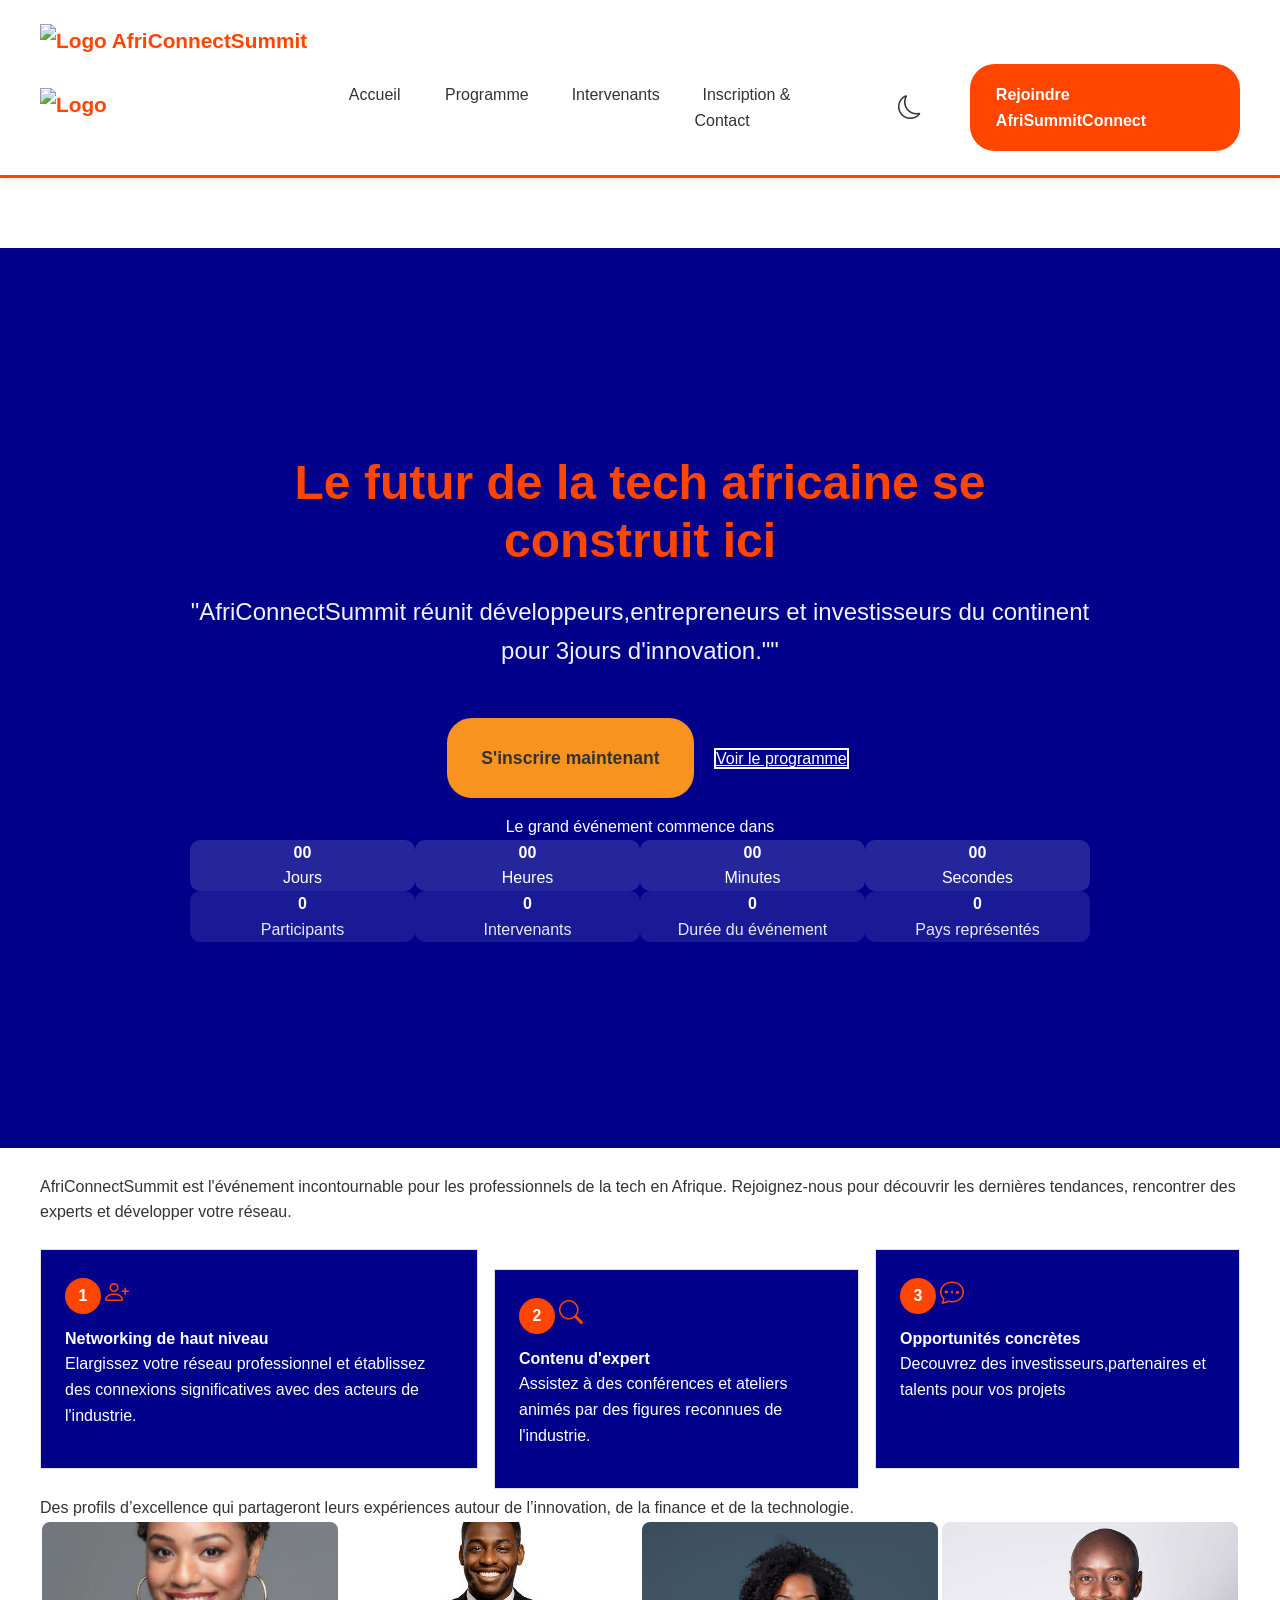
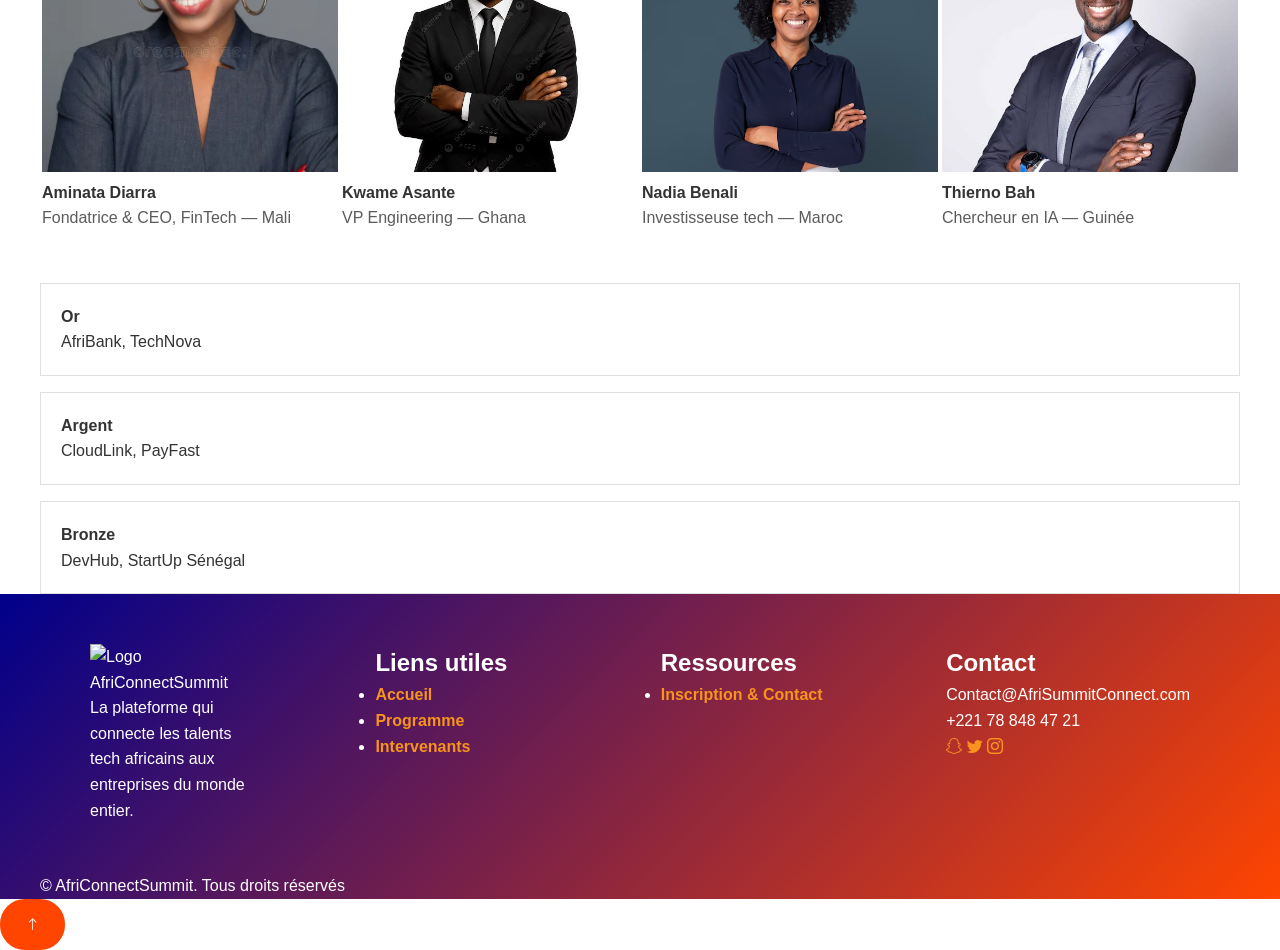
==== commit 12c3000d: "essais 1 correction Lien logo" ====
--- a/index.html
+++ b/index.html
@@ -8,14 +8,14 @@
     <title>Accueil</title>
 </head>
 <body>
-                                 <!--========== navbar ========= -->    
+    <!--========== navbar ========= -->    
     <header>
         <nav class="navbar navbar-expand-lg fixed-top" id="navbar">
             <div class="container">
                 <!-- Logo -->
-                <!-- <a class="navbar-brand" href="index.html">
+                <a class="navbar-brand" href="index.html">
                     <img src="images/logo_africonnectsummit.png" alt="Logo AfriConnectSummit" height="40">
-                </a> -->
+                </a>
                  <!-- Bouton mobile (Menu Hamburger)-->
                 <button class="navbar-toggler" type="button" data-bs-toggle="collapse"
                     data-bs-target="#menuPrincipal"
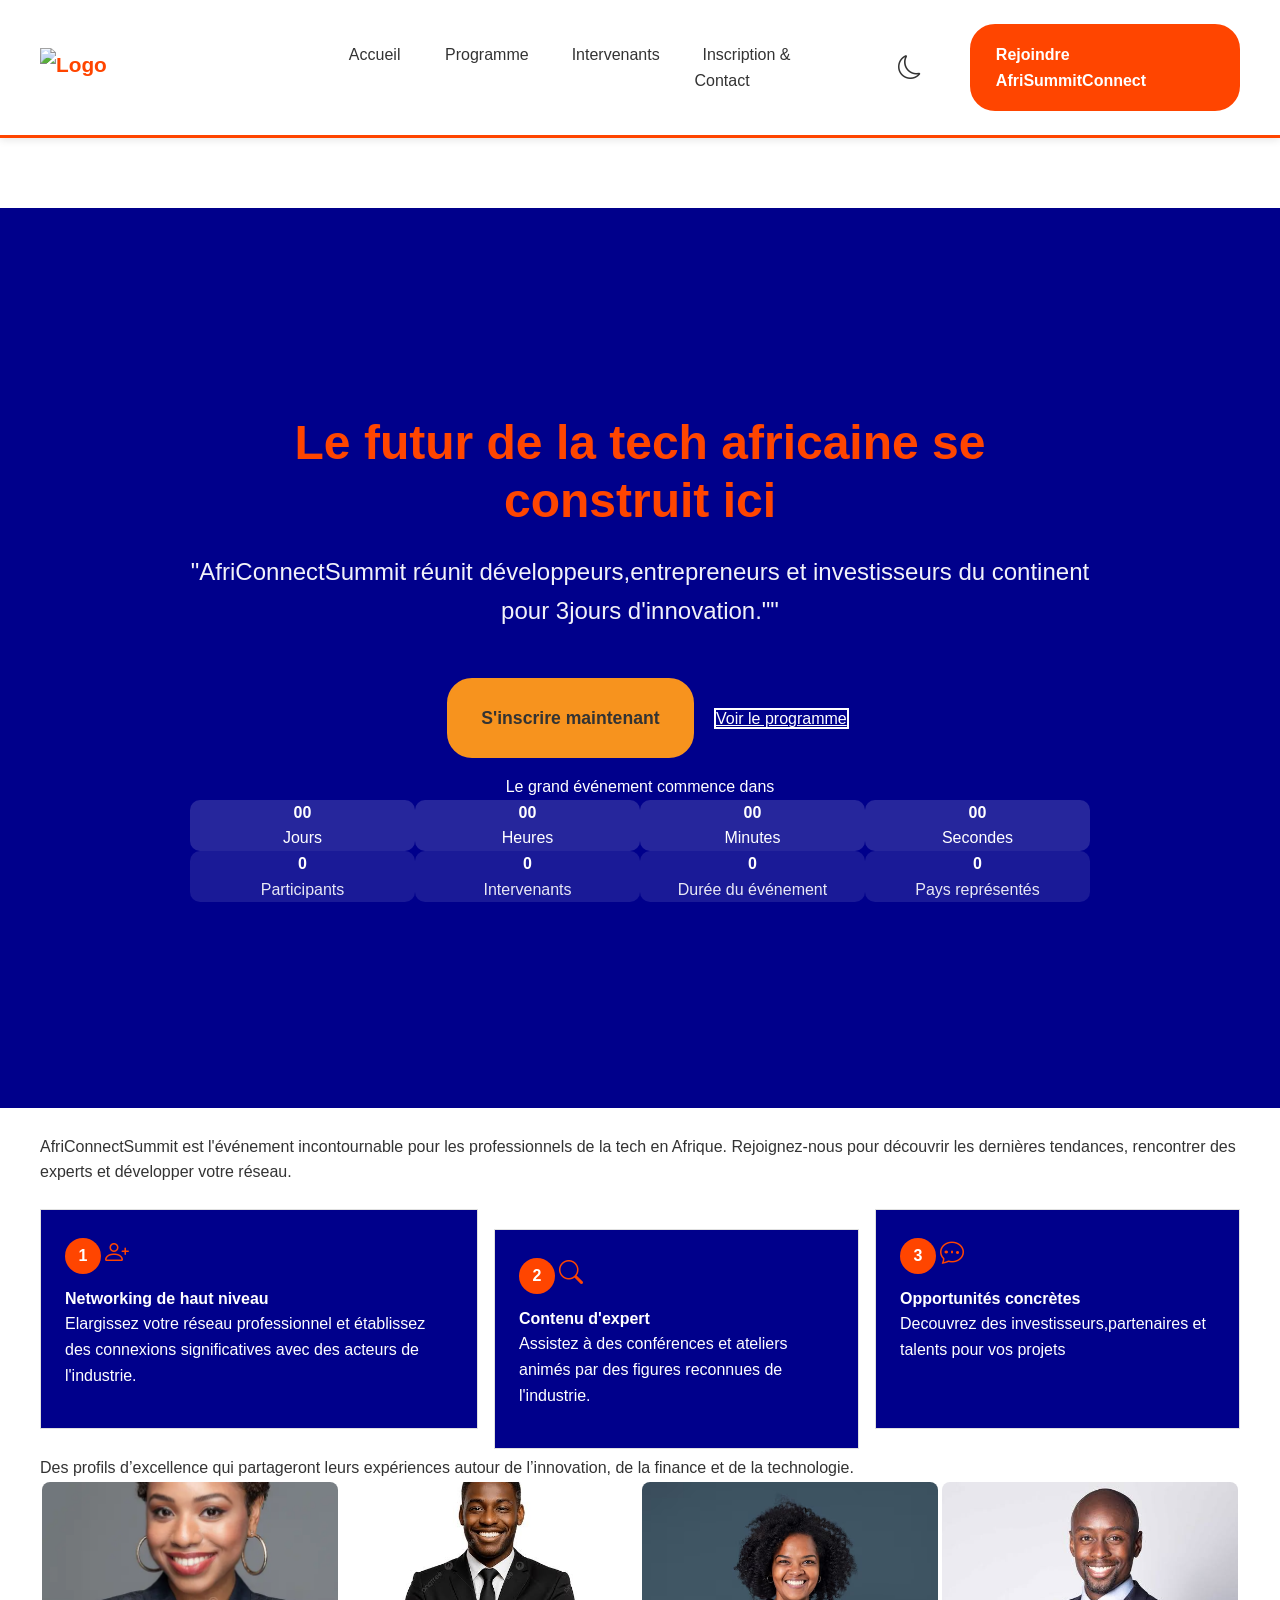
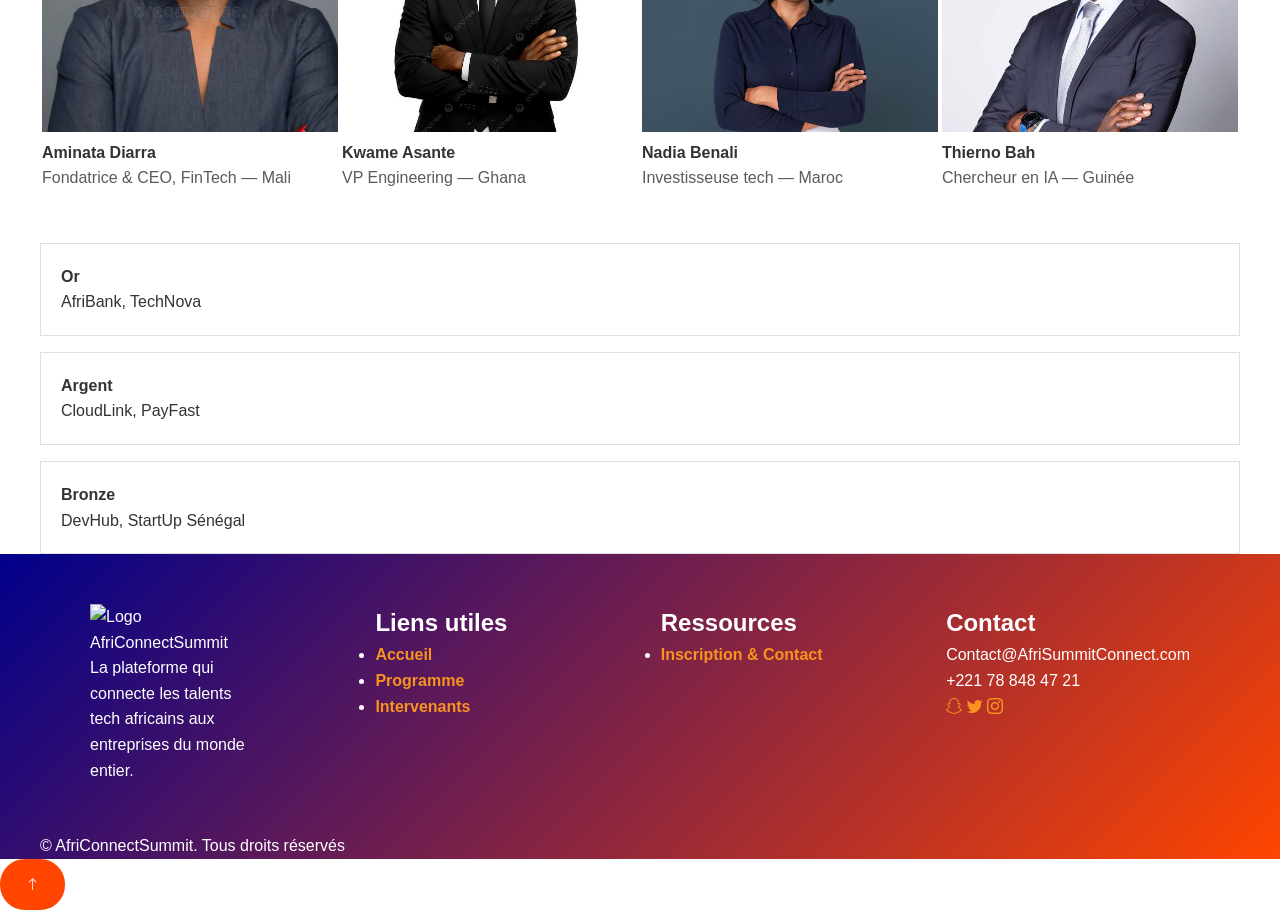
==== commit b560e5bf: "essais 2 correction Lien logo" ====
--- a/index.html
+++ b/index.html
@@ -13,9 +13,7 @@
         <nav class="navbar navbar-expand-lg fixed-top" id="navbar">
             <div class="container">
                 <!-- Logo -->
-                <a class="navbar-brand" href="index.html">
-                    <img src="images/logo_africonnectsummit.png" alt="Logo AfriConnectSummit" height="40">
-                </a>
+                
                  <!-- Bouton mobile (Menu Hamburger)-->
                 <button class="navbar-toggler" type="button" data-bs-toggle="collapse"
                     data-bs-target="#menuPrincipal"
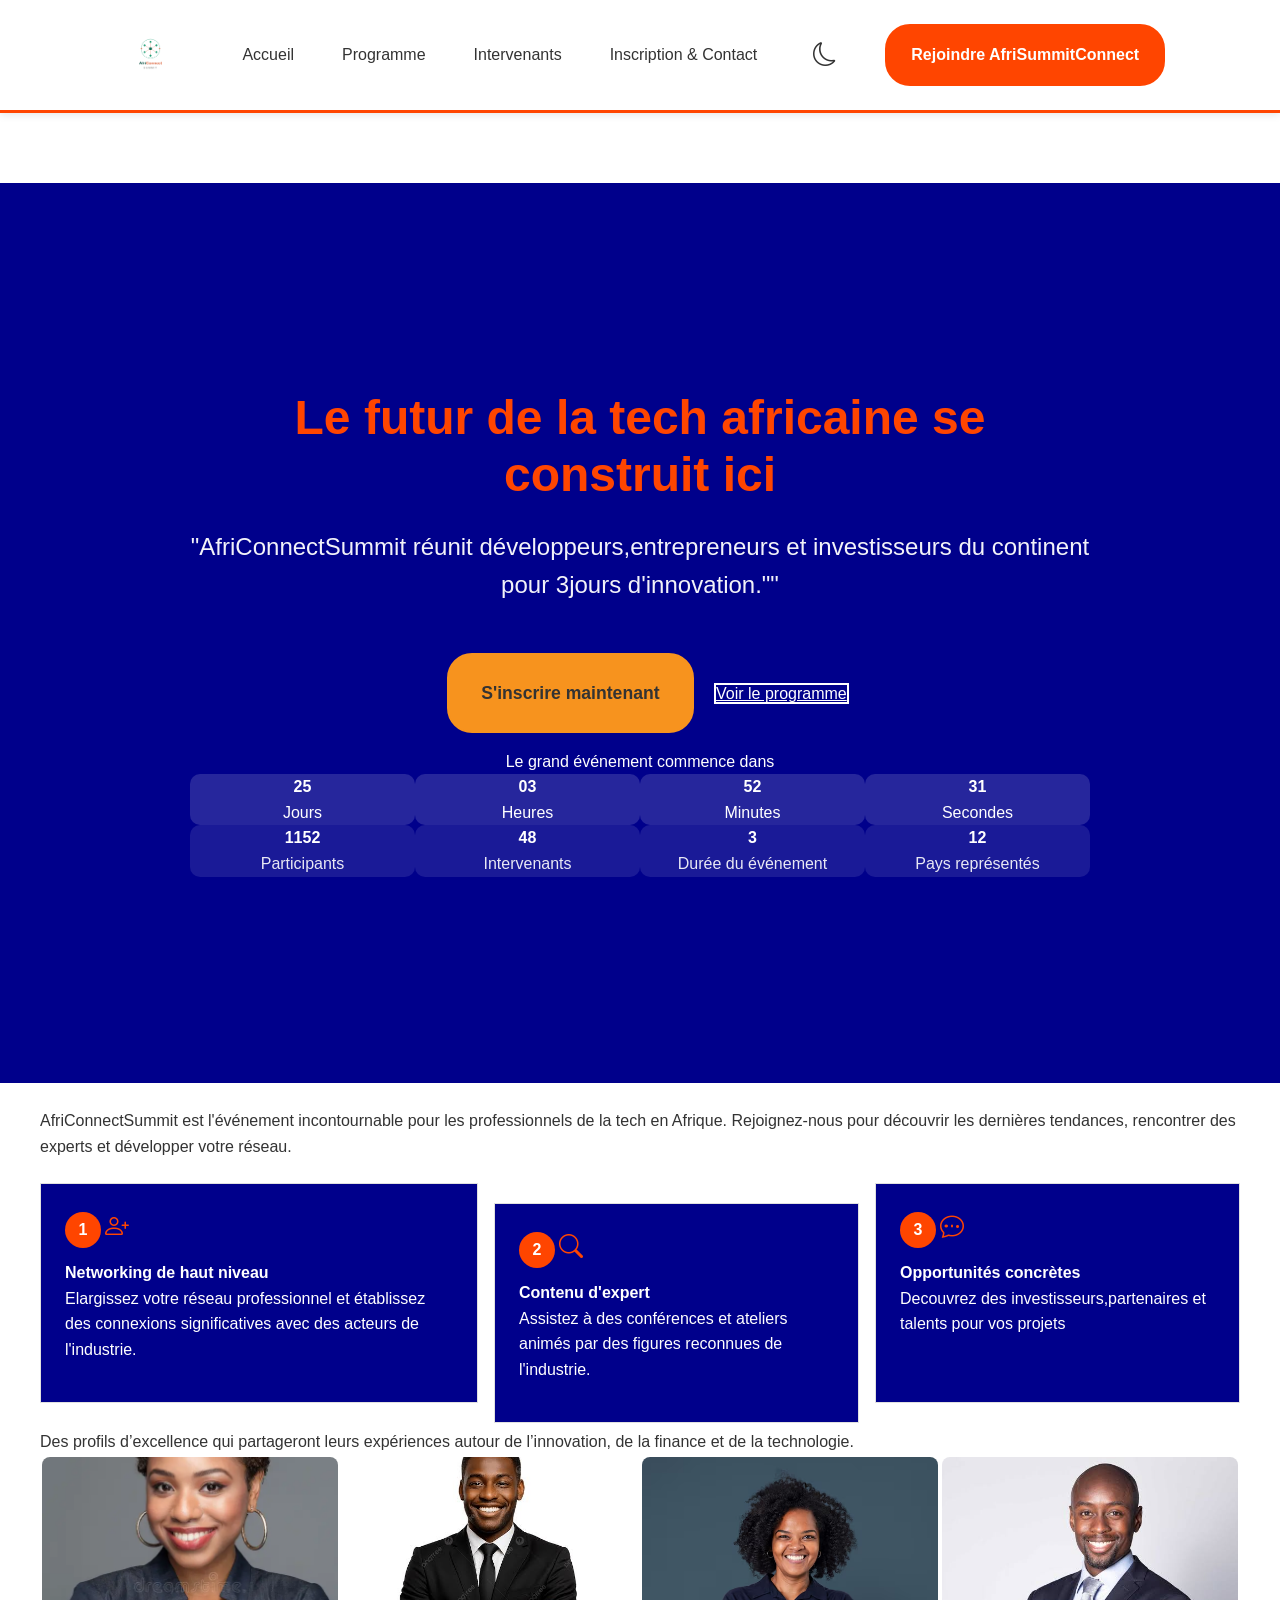
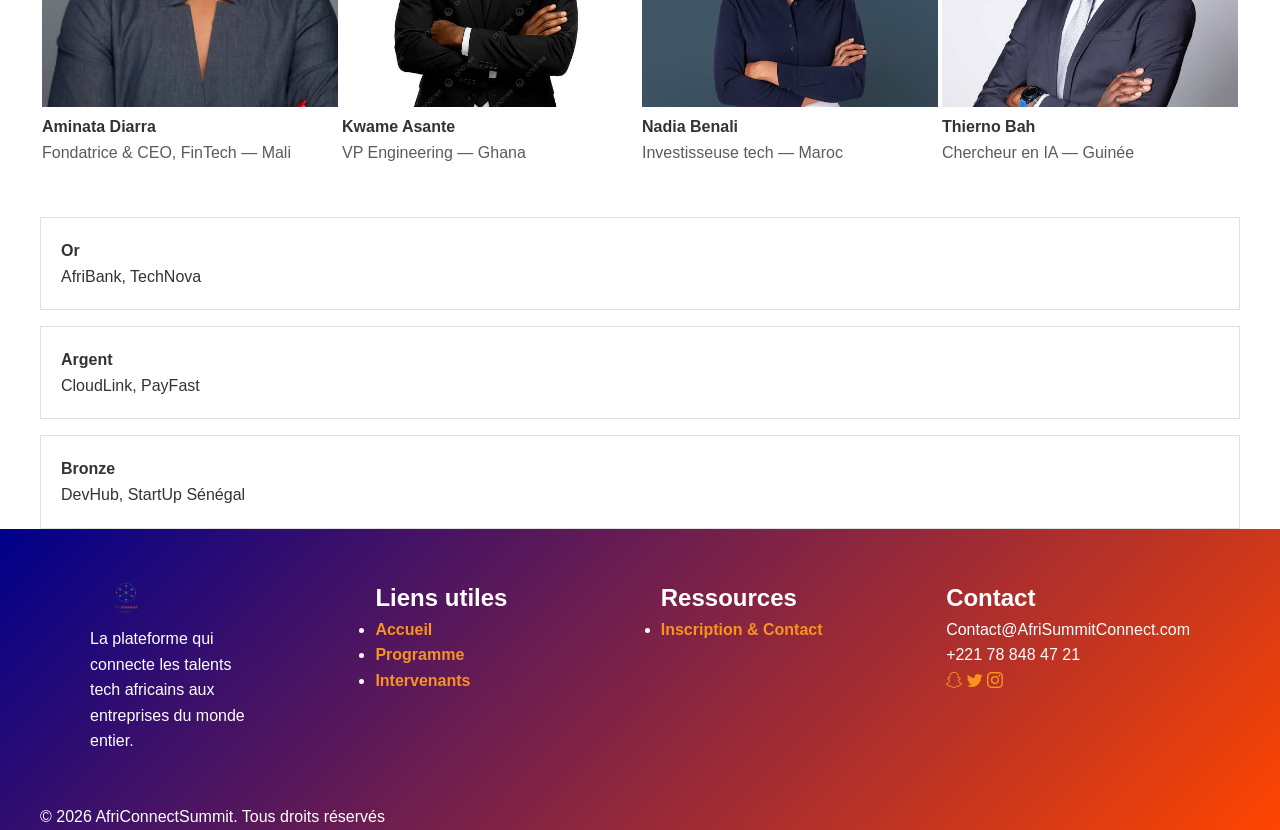
==== commit 492ebe5d: "Correction logo" ====
--- a/index.html
+++ b/index.html
@@ -26,7 +26,7 @@
                 <!--Liens de navigation-->
                 <div class="collapse navbar-collapse" id="menuPrincipal">
                     <ul class="navbar-nav ms-auto">
-                        <li class="nav-item"><a class="navbar-brand" href="index.html"><img src="images/logo_africonnectsummit.png" alt="Logo AfriConnectSummit" height="40"></a></li>
+                        <li class="nav-item"><a class="navbar-brand" href="index.html"><img src="Images/logo_africonnectsummit.png" alt="Logo AfriConnectSummit" height="40"></a></li>
                         <li class="nav-item"><a class="nav-link" href="index.html">Accueil</a></li>
                         <li class="nav-item"><a class="nav-link" href="programme.html">Programme</a></li>
                         <li class="nav-item"><a class="nav-link" href="intervenants.html">Intervenants</a></li>
@@ -194,7 +194,7 @@
 
                         <!--Colonne1-->
                         <div class="col-12 col-md-3">
-                            <img src="images/logo_africonnectsummit.png" alt="Logo AfriConnectSummit" height="60">
+                            <img src="Images/logo_africonnectsummit.png" alt="Logo AfriConnectSummit" height="40">
                             <p>La plateforme qui connecte les talents tech africains aux entreprises du monde entier.</p>
                         </div>
 
@@ -241,6 +241,6 @@
                     <i class="bi bi-arrow-up" aria-hidden="true"></i>
                 </button>
 
-    <script src="JS/main.JS"></script>
+    <script src="JS/main.js"></script>
 </body>
 </html>
